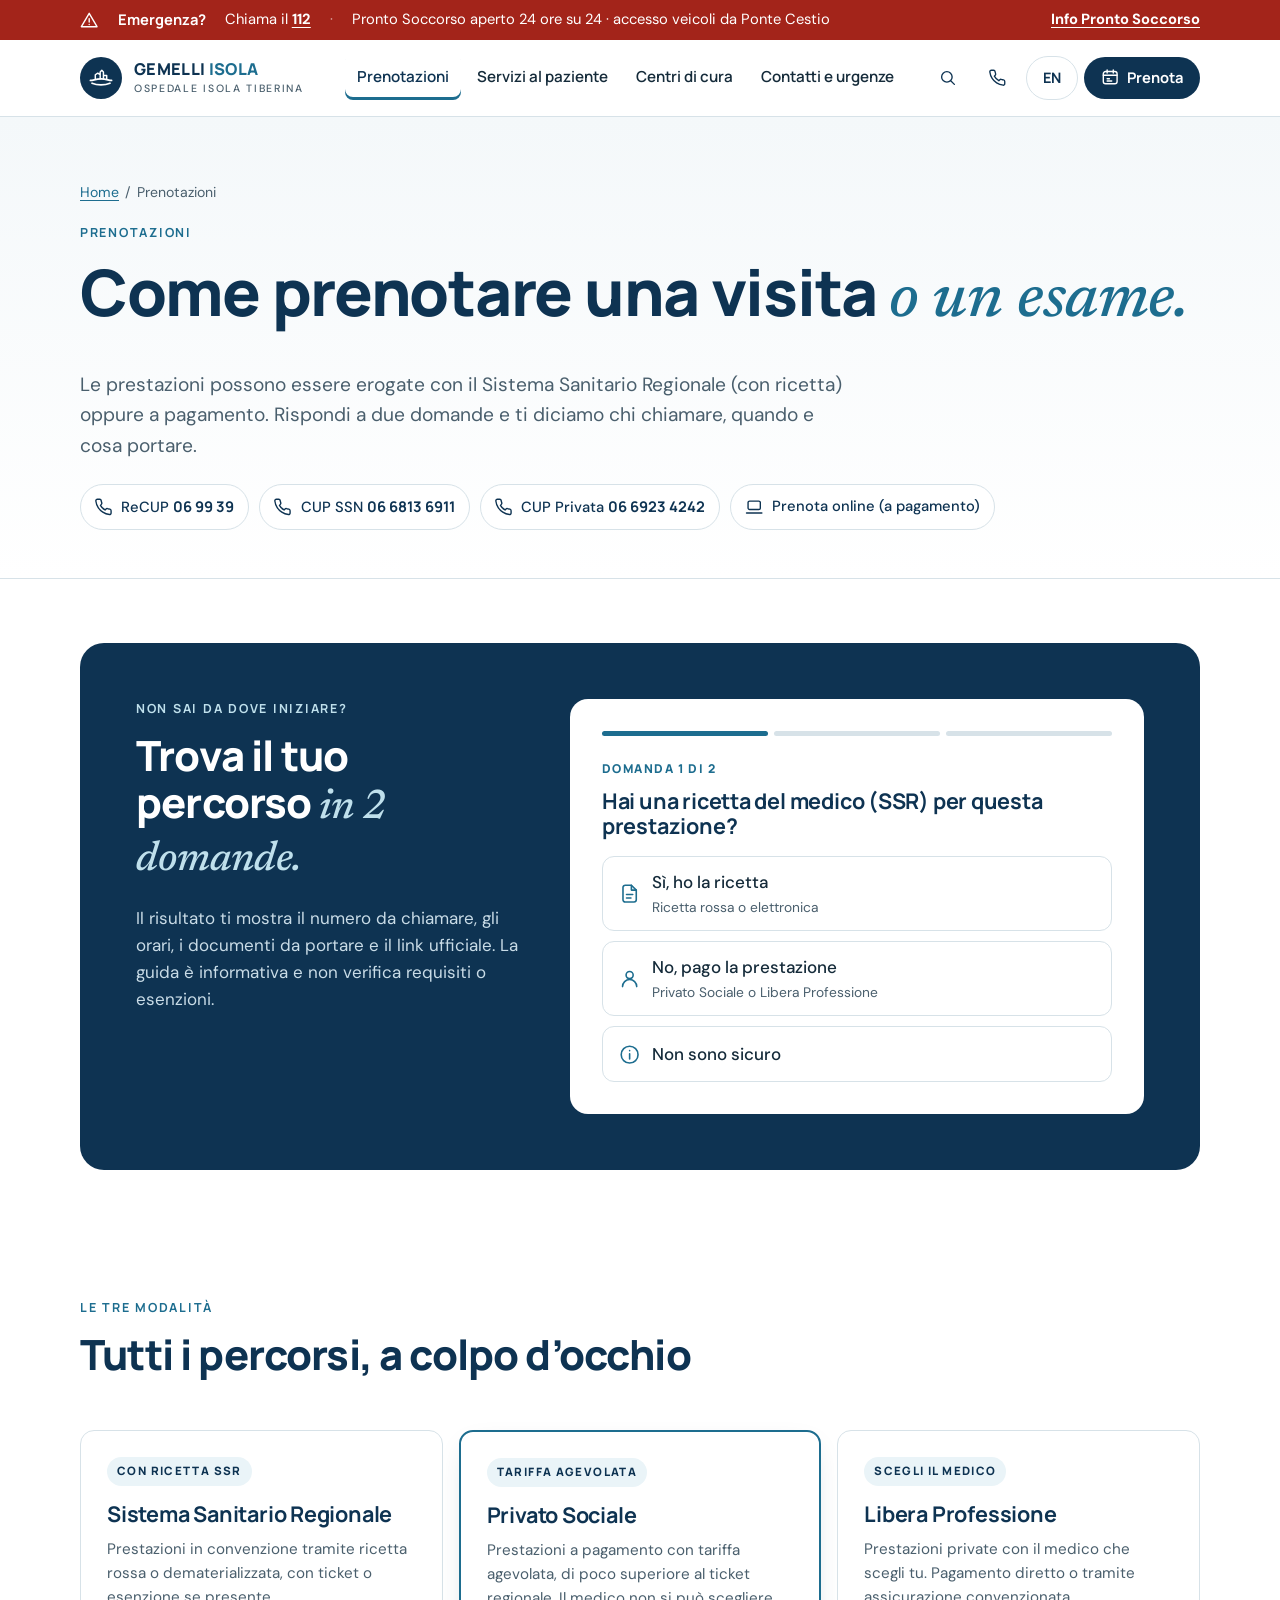
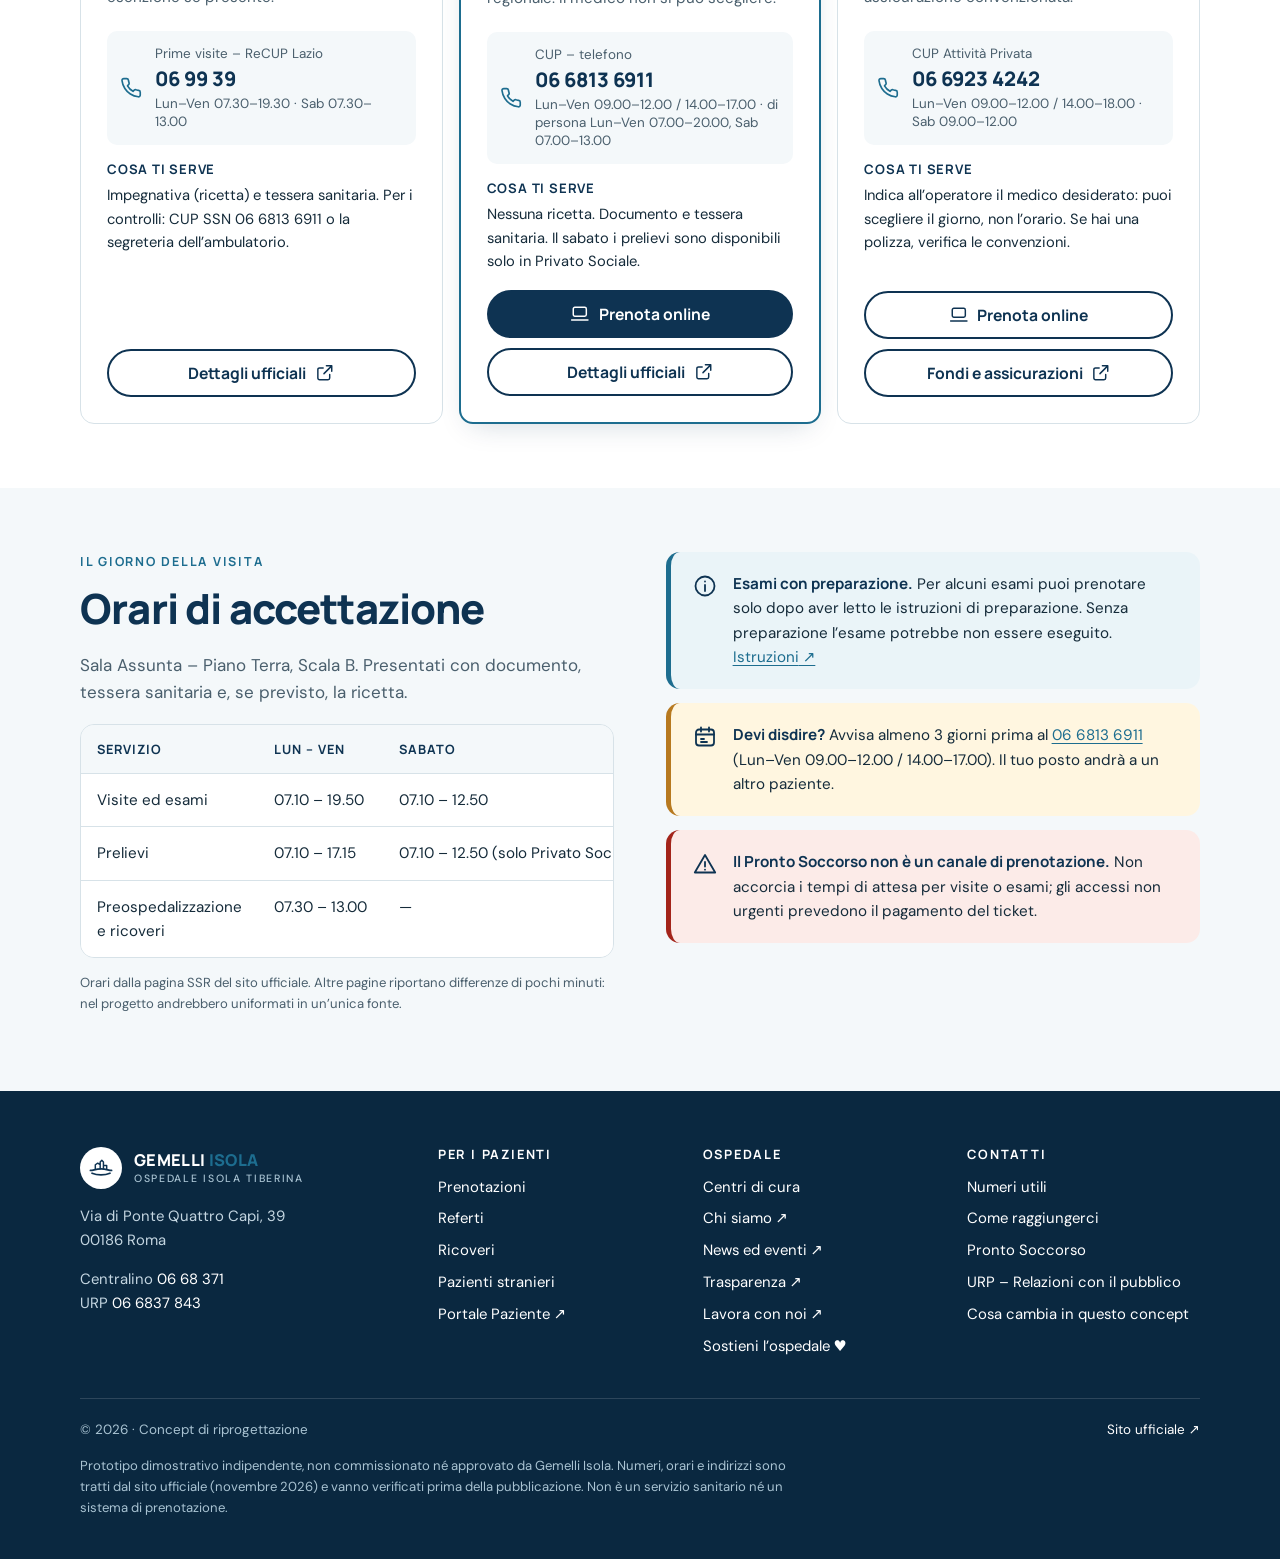
==== bookings.html @ 0c61e1db "Add patient experience concept v2 Five static pages (home, bookings, patient services, contacts & em" ====
<!doctype html>
<html lang="it">
<head>
<meta charset="utf-8">
<meta name="viewport" content="width=device-width, initial-scale=1">
<title data-en="Bookings — Gemelli Isola (concept)">Prenotazioni — Gemelli Isola (concept)</title>
<meta name="description" content="Come prenotare visite ed esami: guida in 2 domande, numeri e orari.">
<meta name="robots" content="noindex, nofollow">
<meta name="theme-color" content="#0e3352">
<link rel="stylesheet" href="assets/styles.css">
<link rel="icon" href="assets/favicon.svg" type="image/svg+xml">
</head>
<body>

<svg xmlns="http://www.w3.org/2000/svg" style="display:none">
 <symbol id="i-calendar" viewBox="0 0 24 24"><rect x="3" y="4.5" width="18" height="16" rx="3"/><path d="M3 9.5h18M8 2.5v4M16 2.5v4M8 14h3M8 17h6"/></symbol>
 <symbol id="i-file" viewBox="0 0 24 24"><path d="M14 2.5H7a2.5 2.5 0 0 0-2.5 2.5v14A2.5 2.5 0 0 0 7 21.5h10a2.5 2.5 0 0 0 2.5-2.5V8z"/><path d="M14 2.5V8h5.5M8.5 13h7M8.5 17h5"/></symbol>
 <symbol id="i-phone" viewBox="0 0 24 24"><path d="M21 16.6v3a2 2 0 0 1-2.2 2 19.8 19.8 0 0 1-8.6-3.1 19.5 19.5 0 0 1-6-6A19.8 19.8 0 0 1 1.1 3.9 2 2 0 0 1 3.1 1.7h3a2 2 0 0 1 2 1.7c.1.9.4 1.9.7 2.8a2 2 0 0 1-.5 2.1L7.1 9.6a16 16 0 0 0 6 6l1.3-1.3a2 2 0 0 1 2.1-.4c.9.3 1.8.6 2.8.7a2 2 0 0 1 1.7 2z"/></symbol>
 <symbol id="i-alert" viewBox="0 0 24 24"><path d="M12 3 1.8 20.5h20.4z"/><path d="M12 10v4.5M12 17.6v.1"/></symbol>
 <symbol id="i-cross" viewBox="0 0 24 24"><path d="M9 3h6v6h6v6h-6v6H9v-6H3V9h6z"/></symbol>
 <symbol id="i-map" viewBox="0 0 24 24"><path d="M12 21.5s-7-6.1-7-11.5a7 7 0 0 1 14 0c0 5.4-7 11.5-7 11.5z"/><circle cx="12" cy="10" r="2.6"/></symbol>
 <symbol id="i-search" viewBox="0 0 24 24"><circle cx="10.5" cy="10.5" r="7"/><path d="m20.5 20.5-4.9-4.9"/></symbol>
 <symbol id="i-menu" viewBox="0 0 24 24"><path d="M3 6.5h18M3 12h18M3 17.5h18"/></symbol>
 <symbol id="i-close" viewBox="0 0 24 24"><path d="M5 5l14 14M19 5 5 19"/></symbol>
 <symbol id="i-arrow" viewBox="0 0 24 24"><path d="M4 12h16M14 6l6 6-6 6"/></symbol>
 <symbol id="i-back" viewBox="0 0 24 24"><path d="M20 12H4M10 6l-6 6 6 6"/></symbol>
 <symbol id="i-external" viewBox="0 0 24 24"><path d="M14 3.5h6.5V10M20.5 3.5 11 13M18 14v4.5a2 2 0 0 1-2 2H5.5a2 2 0 0 1-2-2V8a2 2 0 0 1 2-2H10"/></symbol>
 <symbol id="i-bed" viewBox="0 0 24 24"><path d="M2.5 19.5v-14M2.5 15h19v4.5M21.5 15v-3.5a3 3 0 0 0-3-3H11V15"/><circle cx="6.5" cy="11" r="2"/></symbol>
 <symbol id="i-user" viewBox="0 0 24 24"><circle cx="12" cy="8" r="4"/><path d="M4 21a8 8 0 0 1 16 0"/></symbol>
 <symbol id="i-globe" viewBox="0 0 24 24"><circle cx="12" cy="12" r="9.5"/><path d="M2.5 12h19M12 2.5c2.6 2.6 3.9 5.8 3.9 9.5s-1.3 6.9-3.9 9.5c-2.6-2.6-3.9-5.8-3.9-9.5S9.4 5.1 12 2.5z"/></symbol>
 <symbol id="i-clock" viewBox="0 0 24 24"><circle cx="12" cy="12" r="9.5"/><path d="M12 6.5V12l3.5 2"/></symbol>
 <symbol id="i-bus" viewBox="0 0 24 24"><rect x="4" y="3" width="16" height="15" rx="3"/><path d="M4 11h16M8 21v-3M16 21v-3"/><circle cx="8" cy="14.5" r=".6"/><circle cx="16" cy="14.5" r=".6"/></symbol>
 <symbol id="i-check" viewBox="0 0 24 24"><path d="M4.5 12.5 9.5 17.5 19.5 6.5"/></symbol>
 <symbol id="i-info" viewBox="0 0 24 24"><circle cx="12" cy="12" r="9.5"/><path d="M12 11v6M12 7.5v.1"/></symbol>
 <symbol id="i-laptop" viewBox="0 0 24 24"><rect x="4" y="4" width="16" height="11" rx="2"/><path d="M2 19.5h20"/></symbol>
 <symbol id="i-heart" viewBox="0 0 24 24"><path d="M20.8 4.6a5.5 5.5 0 0 0-7.8 0L12 5.7l-1-1.1a5.5 5.5 0 0 0-7.8 7.8L12 21.2l8.8-8.8a5.5 5.5 0 0 0 0-7.8z"/></symbol>
 <symbol id="i-pulse" viewBox="0 0 24 24"><path d="M2 12h4.5l2.5-6 4 12 2.5-6H22"/></symbol>
 <symbol id="i-baby" viewBox="0 0 24 24"><circle cx="12" cy="9" r="5.5"/><path d="M9.8 9.5h.1M14.1 9.5h.1M10.3 11.7c1 .7 2.4.7 3.4 0M7 21c.6-2.6 2.6-4.5 5-4.5s4.4 1.9 5 4.5"/></symbol>
 <symbol id="i-bone" viewBox="0 0 24 24"><path d="M9 12.8 12.8 9M7.5 17.6a2.3 2.3 0 1 1-3.1-3.1 2.3 2.3 0 1 1 3.1-3.1l3.1 3.1M16.5 6.4a2.3 2.3 0 1 1 3.1 3.1 2.3 2.3 0 1 1-3.1 3.1l-3.1-3.1"/></symbol>
 <symbol id="i-eye" viewBox="0 0 24 24"><path d="M1.5 12S5.5 4.5 12 4.5 22.5 12 22.5 12 18.5 19.5 12 19.5 1.5 12 1.5 12z"/><circle cx="12" cy="12" r="3.2"/></symbol>
 <symbol id="i-stomach" viewBox="0 0 24 24"><path d="M9 2.5v5c0 2-1.5 3-3 3.5S3 13 3 15.5C3 19 6 21.5 10 21.5c5.5 0 11-3.5 11-10 0-3.5-2.5-5.5-5-5.5-2 0-3 1.2-3.5 2.5M9 7.5c1.5 0 2.5.5 3.5 1.5"/></symbol>
 <symbol id="i-ribbon" viewBox="0 0 24 24"><path d="M12 13.5c-2.5-3-4-5.4-4-7.5a4 4 0 0 1 8 0c0 2.1-1.5 4.5-4 7.5zM12 13.5 7.5 21.5M12 13.5l4.5 8"/></symbol>
 <symbol id="i-lab" viewBox="0 0 24 24"><path d="M9 2.5h6M10 2.5v6.5L4.5 19a1.7 1.7 0 0 0 1.5 2.5h12a1.7 1.7 0 0 0 1.5-2.5L14 9V2.5M7 14.5h10"/></symbol>
 <symbol id="i-island" viewBox="0 0 32 32"><path d="M3 19c4 0 6-2 13-2s9 2 13 2" stroke-width="2.2"/><path d="M5 22.5c3.5 1.5 7 2 11 2s7.5-.5 11-2" stroke-width="2.2"/><path d="M9 17V12l3-2 3 2v5M15 17V8.5l2-2 2 2V17M19 17v-4h4v4" stroke-width="1.8"/></symbol>
</svg>
<a class="skip-link" href="#main"><span data-en="Skip to content">Vai al contenuto</span></a>
<div class="emergency-bar" role="region" aria-label="Emergenza" data-en-aria-label="Emergency">
 <div class="wrap">
  <svg class="icon" aria-hidden="true"><use href="#i-alert"/></svg><strong><span data-en="Emergency?">Emergenza?</span></strong>
  <span><span data-en="Call">Chiama il</span> <a href="tel:112">112</a></span>
  <span class="sep hide-sm" aria-hidden="true">·</span>
  <span class="hide-sm"><span data-en="Emergency Department open 24/7 · vehicle access via Ponte Cestio">Pronto Soccorso aperto 24 ore su 24 · accesso veicoli da Ponte Cestio</span></span>
  <a class="push" href="contacts.html#pronto-soccorso"><span data-en="Emergency info">Info Pronto Soccorso</span></a>
 </div>
</div>
<header class="site-header">
 <div class="wrap">
  <a class="brand" href="index.html" aria-label="Gemelli Isola — Home"><span class="brand-mark"><svg class="icon" aria-hidden="true"><use href="#i-island"/></svg></span><span class="brand-text"><b>GEMELLI <span>ISOLA</span></b><small>OSPEDALE ISOLA TIBERINA</small></span></a>
  <nav class="main-nav" aria-label="Principale" data-en-aria-label="Main"><a href="bookings.html" aria-current="page"><span data-en="Bookings">Prenotazioni</span></a><a href="patient-services.html"><span data-en="Patient services">Servizi al paziente</span></a><a href="index.html#centri"><span data-en="Care centres">Centri di cura</span></a><a href="contacts.html"><span data-en="Contacts &amp; emergencies">Contatti e urgenze</span></a></nav>
  <div class="header-actions">
   <button class="icon-btn" type="button" data-open="search" aria-label="Cerca" data-en-aria-label="Search"><svg class="icon" aria-hidden="true"><use href="#i-search"/></svg></button>
   <button class="icon-btn hide-sm" type="button" data-open="numbers"><svg class="icon" aria-hidden="true"><use href="#i-phone"/></svg><span class="label-lg"><span data-en="Useful numbers">Numeri utili</span></span></button>
   <button class="icon-btn lang-btn" type="button" data-lang-toggle aria-label="Switch to English" data-en-aria-label="Passa all'italiano">EN</button>
   <a class="btn btn-primary btn-sm hide-md" href="bookings.html"><svg class="icon" aria-hidden="true"><use href="#i-calendar"/></svg><span data-en="Book">Prenota</span></a>
   <button class="icon-btn menu-btn" type="button" aria-expanded="false" aria-controls="mobileNav" aria-label="Apri menu" data-en-aria-label="Open menu"><svg class="icon" aria-hidden="true"><use href="#i-menu"/></svg></button>
  </div>
 </div>
</header>
<div class="mobile-nav" id="mobileNav" data-open="false">
 <div class="mn-head"><a class="brand" href="index.html"><span class="brand-mark"><svg class="icon" aria-hidden="true"><use href="#i-island"/></svg></span><span class="brand-text"><b>GEMELLI <span>ISOLA</span></b><small>OSPEDALE ISOLA TIBERINA</small></span></a><button class="icon-btn" type="button" data-close-menu aria-label="Chiudi menu" data-en-aria-label="Close menu"><svg class="icon" aria-hidden="true"><use href="#i-close"/></svg></button></div>
 <ul><li><a href="bookings.html"><span data-en="Bookings">Prenotazioni</span> <svg class="icon" aria-hidden="true"><use href="#i-arrow"/></svg></a></li><li><a href="patient-services.html"><span data-en="Patient services">Servizi al paziente</span> <svg class="icon" aria-hidden="true"><use href="#i-arrow"/></svg></a></li><li><a href="index.html#centri"><span data-en="Care centres">Centri di cura</span> <svg class="icon" aria-hidden="true"><use href="#i-arrow"/></svg></a></li><li><a href="contacts.html"><span data-en="Contacts &amp; emergencies">Contatti e urgenze</span> <svg class="icon" aria-hidden="true"><use href="#i-arrow"/></svg></a></li><li><a href="concept.html"><span data-en="What this concept changes">Cosa cambia in questo concept</span> <svg class="icon" aria-hidden="true"><use href="#i-arrow"/></svg></a></li></ul>
 <div class="mn-extra">
  <a class="btn btn-primary btn-block" href="bookings.html"><svg class="icon" aria-hidden="true"><use href="#i-calendar"/></svg><span data-en="Book a visit or test">Prenota una visita o un esame</span></a>
  <a class="btn btn-outline btn-block" href="https://portalepaziente.ospedaleisolatiberina.it/" target="_blank" rel="noopener"><svg class="icon" aria-hidden="true"><use href="#i-user"/></svg><span data-en="Patient Portal">Portale Paziente</span></a>
  <a class="btn btn-alert btn-block" href="contacts.html#pronto-soccorso"><svg class="icon" aria-hidden="true"><use href="#i-alert"/></svg><span data-en="Emergency Department">Pronto Soccorso</span></a>
 </div>
</div>
<main id="main" tabindex="-1">

<section class="page-hero">
 <div class="wrap">
  <nav class="crumbs" aria-label="Percorso" data-en-aria-label="Breadcrumb"><a href="index.html">Home</a><span aria-hidden="true">/</span><span data-en="Bookings">Prenotazioni</span></nav>
  <span class="kicker"><span data-en="Bookings">Prenotazioni</span></span>
  <h1 data-en="How to book a visit &lt;em&gt;or a test.&lt;/em&gt;">Come prenotare una visita <em>o un esame.</em></h1>
  <p class="lead" data-en="Services are provided either through the Regional Health Service (with a prescription) or privately. Answer two questions and we will tell you who to call, when, and what to bring.">Le prestazioni possono essere erogate con il Sistema Sanitario Regionale (con ricetta) oppure a pagamento. Rispondi a due domande e ti diciamo chi chiamare, quando e cosa portare.</p>
  <div class="quick-nums">
   <a href="tel:+39069939"><svg class="icon" aria-hidden="true"><use href="#i-phone"/></svg><span>ReCUP <b>06 99 39</b></span></a>
   <a href="tel:+390668136911"><svg class="icon" aria-hidden="true"><use href="#i-phone"/></svg><span>CUP SSN <b>06 6813 6911</b></span></a>
   <a href="tel:+390669234242"><svg class="icon" aria-hidden="true"><use href="#i-phone"/></svg><span><span data-en="CUP Private">CUP Privata</span> <b>06 6923 4242</b></span></a>
   <a href="https://serviziprenotazioni.fatebenefratelli-isolatiberina.it/#/" target="_blank" rel="noopener"><svg class="icon" aria-hidden="true"><use href="#i-laptop"/></svg><span data-en="Book online (private)">Prenota online (a pagamento)</span></a>
  </div>
 </div>
</section>

<section class="section tight anchor" id="guida" aria-labelledby="guide-title">
 <div class="wrap">
  <div class="guide">
   <div class="intro">
    <span class="kicker light"><span data-en="Not sure where to start?">Non sai da dove iniziare?</span></span>
    <h2 id="guide-title" data-en="Find your route &lt;em style=&quot;color:#bfe0ec&quot;&gt;in 2 questions.&lt;/em&gt;">Trova il tuo percorso <em style="color:#bfe0ec">in 2 domande.</em></h2>
    <p data-en="The result shows the number to call, the hours, the documents to bring and the official link. The guide is informational and does not check eligibility or exemptions.">Il risultato ti mostra il numero da chiamare, gli orari, i documenti da portare e il link ufficiale. La guida è informativa e non verifica requisiti o esenzioni.</p>
   </div>
   <div class="guide-box" id="bookingGuide" aria-live="polite"></div>
  </div>
 </div>
</section>

<section class="section tight" aria-labelledby="paths-title">
 <div class="wrap">
  <div class="section-head"><div><span class="kicker"><span data-en="The three options">Le tre modalità</span></span><h2 id="paths-title" data-en="All routes at a glance">Tutti i percorsi, a colpo d’occhio</h2></div></div>
  <div class="paths">
   <article class="path" id="ssr">
 <span class="tag" data-en="With NHS prescription">Con ricetta SSR</span>
 <h3 data-en="Regional Health Service">Sistema Sanitario Regionale</h3>
 <p data-en="Services covered by the regional health system with a red or electronic prescription, with a co-payment (ticket) or exemption where applicable.">Prestazioni in convenzione tramite ricetta rossa o dematerializzata, con ticket o esenzione se presente.</p>
 <a class="phone" href="tel:+39069939"><svg class="icon" aria-hidden="true"><use href="#i-phone"/></svg><span><small data-en="First visits – ReCUP Lazio">Prime visite – ReCUP Lazio</small><b>06 99 39</b><small data-en="Mon–Fri 07:30–19:30 · Sat 07:30–13:00">Lun–Ven 07.30–19.30 · Sab 07.30–13.00</small></span></a>
 <div class="need"><strong data-en="What you need">Cosa ti serve</strong><span data-en="Prescription and health card. For follow-ups: CUP NHS 06 6813 6911 or the clinic’s front desk.">Impegnativa (ricetta) e tessera sanitaria. Per i controlli: CUP SSN 06 6813 6911 o la segreteria dell’ambulatorio.</span></div>
 <div class="actions"><a class="btn btn-outline btn-block" href="https://www.ospedaleisolatiberina.it/prenotazioni/ssr/" target="_blank" rel="noopener"><span data-en="Official details">Dettagli ufficiali</span> <svg class="icon" aria-hidden="true"><use href="#i-external"/></svg></a></div>
</article>
   <article class="path highlight" id="sociale">
 <span class="tag" data-en="Reduced fee">Tariffa agevolata</span>
 <h3 data-en="Social Private">Privato Sociale</h3>
 <p data-en="Paid services at a reduced fee, slightly above the regional co-payment. You cannot choose the doctor.">Prestazioni a pagamento con tariffa agevolata, di poco superiore al ticket regionale. Il medico non si può scegliere.</p>
 <a class="phone" href="tel:+390668136911"><svg class="icon" aria-hidden="true"><use href="#i-phone"/></svg><span><small data-en="CUP – phone">CUP – telefono</small><b>06 6813 6911</b><small data-en="Mon–Fri 09:00–12:00 / 14:00–17:00 · in person Mon–Fri 07:00–20:00, Sat 07:00–13:00">Lun–Ven 09.00–12.00 / 14.00–17.00 · di persona Lun–Ven 07.00–20.00, Sab 07.00–13.00</small></span></a>
 <div class="need"><strong data-en="What you need">Cosa ti serve</strong><span data-en="No prescription needed. ID and health card. On Saturdays blood tests are available only as Social Private.">Nessuna ricetta. Documento e tessera sanitaria. Il sabato i prelievi sono disponibili solo in Privato Sociale.</span></div>
 <div class="actions"><a class="btn btn-primary btn-block" href="https://serviziprenotazioni.fatebenefratelli-isolatiberina.it/#/" target="_blank" rel="noopener"><svg class="icon" aria-hidden="true"><use href="#i-laptop"/></svg><span data-en="Book online">Prenota online</span></a><a class="btn btn-outline btn-block" href="https://www.ospedaleisolatiberina.it/prenotazioni/privatosociale/" target="_blank" rel="noopener"><span data-en="Official details">Dettagli ufficiali</span> <svg class="icon" aria-hidden="true"><use href="#i-external"/></svg></a></div>
</article>
   <article class="path" id="libera">
 <span class="tag" data-en="Choose your doctor">Scegli il medico</span>
 <h3 data-en="Private Practice">Libera Professione</h3>
 <p data-en="Private services with the doctor of your choice. Pay directly or through an affiliated insurer.">Prestazioni private con il medico che scegli tu. Pagamento diretto o tramite assicurazione convenzionata.</p>
 <a class="phone" href="tel:+390669234242"><svg class="icon" aria-hidden="true"><use href="#i-phone"/></svg><span><small data-en="CUP Private Practice">CUP Attività Privata</small><b>06 6923 4242</b><small data-en="Mon–Fri 09:00–12:00 / 14:00–18:00 · Sat 09:00–12:00">Lun–Ven 09.00–12.00 / 14.00–18.00 · Sab 09.00–12.00</small></span></a>
 <div class="need"><strong data-en="What you need">Cosa ti serve</strong><span data-en="Tell the operator which doctor you want: you can choose the day, not the time. If you are insured, check the agreements.">Indica all’operatore il medico desiderato: puoi scegliere il giorno, non l’orario. Se hai una polizza, verifica le convenzioni.</span></div>
 <div class="actions"><a class="btn btn-outline btn-block" href="https://serviziprenotazioni.fatebenefratelli-isolatiberina.it/#/" target="_blank" rel="noopener"><svg class="icon" aria-hidden="true"><use href="#i-laptop"/></svg><span data-en="Book online">Prenota online</span></a><a class="btn btn-outline btn-block" href="https://www.ospedaleisolatiberina.it/attivita-privata/fondi-assicurazioni/" target="_blank" rel="noopener"><span data-en="Funds &amp; insurers">Fondi e assicurazioni</span> <svg class="icon" aria-hidden="true"><use href="#i-external"/></svg></a></div>
</article>
  </div>
 </div>
</section>

<section class="section tight bg-pale" aria-labelledby="day-title">
 <div class="wrap split">
  <div>
   <span class="kicker"><span data-en="On the day">Il giorno della visita</span></span>
   <h2 id="day-title" data-en="Check-in hours">Orari di accettazione</h2>
   <p class="muted" data-en="Sala Assunta – Ground floor, Staircase B. Bring ID, health card and, if required, your prescription.">Sala Assunta – Piano Terra, Scala B. Presentati con documento, tessera sanitaria e, se previsto, la ricetta.</p>
   <div class="table-wrap">
    <table>
     <thead><tr><th><span data-en="Service">Servizio</span></th><th><span data-en="Mon – Fri">Lun – Ven</span></th><th><span data-en="Saturday">Sabato</span></th></tr></thead>
     <tbody>
      <tr><td><span data-en="Visits and tests">Visite ed esami</span></td><td>07.10 – 19.50</td><td>07.10 – 12.50</td></tr>
      <tr><td><span data-en="Blood tests">Prelievi</span></td><td>07.10 – 17.15</td><td><span data-en="07:10 – 12:50 (Social Private only)">07.10 – 12.50 (solo Privato Sociale)</span></td></tr>
      <tr><td><span data-en="Pre-admission and admissions">Preospedalizzazione e ricoveri</span></td><td>07.30 – 13.00</td><td>—</td></tr>
     </tbody>
    </table>
   </div>
   <p class="disclaimer-sm" data-en="Hours from the official NHS booking page. Other pages show differences of a few minutes: the project would consolidate them into a single source.">Orari dalla pagina SSR del sito ufficiale. Altre pagine riportano differenze di pochi minuti: nel progetto andrebbero uniformati in un’unica fonte.</p>
  </div>
  <div style="display:grid;gap:14px">
   <div class="notice"><svg class="icon" aria-hidden="true"><use href="#i-info"/></svg><p><span data-en="&lt;strong&gt;Tests that need preparation.&lt;/strong&gt; For some tests you can book only after reading the preparation instructions. Without preparation, the test may not be carried out."><strong>Esami con preparazione.</strong> Per alcuni esami puoi prenotare solo dopo aver letto le istruzioni di preparazione. Senza preparazione l’esame potrebbe non essere eseguito.</span> <a href="https://www.ospedaleisolatiberina.it/info-utili/preparazione-visite-esami/" target="_blank" rel="noopener"><span data-en="Instructions">Istruzioni</span> ↗</a></p></div>
   <div class="notice warn"><svg class="icon" aria-hidden="true"><use href="#i-calendar"/></svg><p><span data-en="&lt;strong&gt;Need to cancel?&lt;/strong&gt; Let us know at least 3 days before on &lt;a href=&quot;tel:+390668136911&quot;&gt;06 6813 6911&lt;/a&gt; (Mon–Fri 09:00–12:00 / 14:00–17:00). Your slot will go to another patient."><strong>Devi disdire?</strong> Avvisa almeno 3 giorni prima al <a href="tel:+390668136911">06 6813 6911</a> (Lun–Ven 09.00–12.00 / 14.00–17.00). Il tuo posto andrà a un altro paziente.</span></p></div>
   <div class="notice alert"><svg class="icon" aria-hidden="true"><use href="#i-alert"/></svg><p><span data-en="&lt;strong&gt;The Emergency Department is not a booking channel.&lt;/strong&gt; It does not shorten waiting times for visits or tests; non-urgent visits are subject to a co-payment."><strong>Il Pronto Soccorso non è un canale di prenotazione.</strong> Non accorcia i tempi di attesa per visite o esami; gli accessi non urgenti prevedono il pagamento del ticket.</span></p></div>
  </div>
 </div>
</section>

</main>
<footer class="site-footer">
 <div class="wrap">
  <div class="footer-grid">
   <div>
    <a class="brand" href="index.html"><span class="brand-mark"><svg class="icon" aria-hidden="true"><use href="#i-island"/></svg></span><span class="brand-text"><b>GEMELLI <span>ISOLA</span></b><small>OSPEDALE ISOLA TIBERINA</small></span></a>
    <p>Via di Ponte Quattro Capi, 39<br>00186 Roma</p>
    <p><span data-en="Switchboard">Centralino</span> <a href="tel:+390668371">06 68 371</a><br>URP <a href="tel:+39066837843">06 6837 843</a></p>
   </div>
   <div>
    <h4><span data-en="For patients">Per i pazienti</span></h4>
    <ul>
     <li><a href="bookings.html"><span data-en="Bookings">Prenotazioni</span></a></li>
     <li><a href="patient-services.html#referti"><span data-en="Test results">Referti</span></a></li>
     <li><a href="patient-services.html#ricoveri"><span data-en="Hospital admissions">Ricoveri</span></a></li>
     <li><a href="patient-services.html#stranieri"><span data-en="International patients">Pazienti stranieri</span></a></li>
     <li><a href="https://portalepaziente.ospedaleisolatiberina.it/" target="_blank" rel="noopener"><span data-en="Patient Portal">Portale Paziente</span> ↗</a></li>
    </ul>
   </div>
   <div>
    <h4><span data-en="Hospital">Ospedale</span></h4>
    <ul>
     <li><a href="index.html#centri"><span data-en="Care centres">Centri di cura</span></a></li>
     <li><a href="https://www.ospedaleisolatiberina.it/chi-siamo/" target="_blank" rel="noopener"><span data-en="About us">Chi siamo</span> ↗</a></li>
     <li><a href="https://www.ospedaleisolatiberina.it/news-eventi/" target="_blank" rel="noopener"><span data-en="News &amp; events">News ed eventi</span> ↗</a></li>
     <li><a href="https://www.ospedaleisolatiberina.it/trasparenza/" target="_blank" rel="noopener"><span data-en="Transparency">Trasparenza</span> ↗</a></li>
     <li><a href="https://www.ospedaleisolatiberina.it/lavora-con-noi/" target="_blank" rel="noopener"><span data-en="Careers">Lavora con noi</span> ↗</a></li>
     <li><a href="https://donaora.ospedaleisolatiberina.it/" target="_blank" rel="noopener"><span data-en="Support the hospital">Sostieni l’ospedale</span> ♥</a></li>
    </ul>
   </div>
   <div>
    <h4><span data-en="Contacts">Contatti</span></h4>
    <ul>
     <li><a href="contacts.html#numeri"><span data-en="Useful numbers">Numeri utili</span></a></li>
     <li><a href="contacts.html#come-arrivare"><span data-en="Getting here">Come raggiungerci</span></a></li>
     <li><a href="contacts.html#pronto-soccorso"><span data-en="Emergency Department">Pronto Soccorso</span></a></li>
     <li><a href="contacts.html#urp"><span data-en="Patient relations office">URP – Relazioni con il pubblico</span></a></li>
     <li><a href="concept.html"><span data-en="What this concept changes">Cosa cambia in questo concept</span></a></li>
    </ul>
   </div>
  </div>
  <div class="footer-bottom">
   <span>© 2026 · <span data-en="Redesign concept">Concept di riprogettazione</span></span>
   <span><a href="https://www.ospedaleisolatiberina.it/" target="_blank" rel="noopener"><span data-en="Official website">Sito ufficiale</span> ↗</a></span>
  </div>
  <p class="concept-note" data-en="Independent demonstration prototype, not commissioned or approved by Gemelli Isola. Phone numbers, opening hours and addresses are taken from the official website (November 2026) and must be verified before publication. This is not a healthcare service or a booking system.">Prototipo dimostrativo indipendente, non commissionato né approvato da Gemelli Isola. Numeri, orari e indirizzi sono tratti dal sito ufficiale (novembre 2026) e vanno verificati prima della pubblicazione. Non è un servizio sanitario né un sistema di prenotazione.</p>
 </div>
</footer>
<nav class="bottom-bar" aria-label="Azioni rapide" data-en-aria-label="Quick actions">
 <a class="primary" href="bookings.html"><svg class="icon" aria-hidden="true"><use href="#i-calendar"/></svg><span data-en="Book">Prenota</span></a>
 <button type="button" data-open="numbers"><svg class="icon" aria-hidden="true"><use href="#i-phone"/></svg><span data-en="Numbers">Numeri</span></button>
 <button type="button" data-open="search"><svg class="icon" aria-hidden="true"><use href="#i-search"/></svg><span data-en="Search">Cerca</span></button>
 <button type="button" class="menu-btn-bb" aria-controls="mobileNav"><svg class="icon" aria-hidden="true"><use href="#i-menu"/></svg><span data-en="Menu">Menu</span></button>
</nav>
<dialog id="dlg-search" aria-labelledby="dlg-search-title">
 <div class="dlg-head"><h2 id="dlg-search-title"><span data-en="Search the site">Cerca nel sito</span></h2><button class="icon-btn" type="button" data-close aria-label="Chiudi" data-en-aria-label="Close"><svg class="icon" aria-hidden="true"><use href="#i-close"/></svg></button></div>
 <div class="dlg-body">
  <label class="search-field"><svg class="icon" aria-hidden="true"><use href="#i-search"/></svg><span class="sr-only"><span data-en="Search">Cerca</span></span><input type="search" id="searchInput" autocomplete="off" placeholder="Es. referti, prelievi, cardiologia, parcheggio…" data-en-placeholder="E.g. test results, blood test, cardiology, parking…"></label>
  <ul class="results" id="searchResults" aria-live="polite"></ul>
 </div>
</dialog>
<dialog id="dlg-numbers" aria-labelledby="dlg-numbers-title">
 <div class="dlg-head"><h2 id="dlg-numbers-title"><span data-en="Useful numbers">Numeri utili</span></h2><button class="icon-btn" type="button" data-close aria-label="Chiudi" data-en-aria-label="Close"><svg class="icon" aria-hidden="true"><use href="#i-close"/></svg></button></div>
 <div class="dlg-body"><ul class="num-list"><li class="em"><a href="tel:112"><svg class="icon" aria-hidden="true"><use href="#i-phone"/></svg><span><b>112</b><small data-en="Medical emergency">Emergenza sanitaria</small><small data-en="Single emergency number, 24/7">Numero unico di emergenza, 24 ore su 24</small></span></a></li><li class=""><a href="tel:+39069939"><svg class="icon" aria-hidden="true"><use href="#i-phone"/></svg><span><b>06 99 39</b><small data-en="ReCUP Lazio Region – first visits (NHS)">ReCUP Regione Lazio – prime visite SSR</small><small data-en="Mon–Fri 07:30–19:30 · Sat 07:30–13:00">Lun–Ven 07.30–19.30 · Sab 07.30–13.00</small></span></a></li><li class=""><a href="tel:+390668136911"><svg class="icon" aria-hidden="true"><use href="#i-phone"/></svg><span><b>06 6813 6911</b><small data-en="CUP NHS – follow-ups, Social Private and cancellations">CUP SSN – controlli, Privato Sociale e disdette</small><small data-en="Mon–Fri 09:00–12:00 / 14:00–17:00">Lun–Ven 09.00–12.00 / 14.00–17.00</small></span></a></li><li class=""><a href="tel:+390669234242"><svg class="icon" aria-hidden="true"><use href="#i-phone"/></svg><span><b>06 6923 4242</b><small data-en="CUP Private Practice">CUP Attività Privata – Libera Professione</small><small data-en="Mon–Fri 09:00–12:00 / 14:00–18:00 · Sat 09:00–12:00">Lun–Ven 09.00–12.00 / 14.00–18.00 · Sab 09.00–12.00</small></span></a></li><li class=""><a href="tel:+39066837843"><svg class="icon" aria-hidden="true"><use href="#i-phone"/></svg><span><b>06 6837 843</b><small data-en="Patient relations office (URP)">URP – Relazioni con il pubblico</small><small data-en="Information, feedback and complaints">Informazioni, segnalazioni e reclami</small></span></a></li><li class=""><a href="tel:+390668371"><svg class="icon" aria-hidden="true"><use href="#i-phone"/></svg><span><b>06 68 371</b><small data-en="Switchboard">Centralino</small><small data-en="Ospedale Isola Tiberina – Gemelli Isola">Ospedale Isola Tiberina – Gemelli Isola</small></span></a></li></ul>
  <p class="disclaimer-sm" data-en="Tap a number to call. Hours taken from the official website: verify before publication.">Tocca un numero per chiamare. Orari tratti dal sito ufficiale: verificare prima della pubblicazione.</p>
 </div>
</dialog>
<script src="assets/app.js" defer></script>
</body>
</html>
---- assets/styles.css ----
/* Gemelli Isola — concept prototype v2
   Self-hosted fonts (no third-party requests), WCAG AA contrast tokens. */

@font-face{font-family:"Manrope";font-weight:500;font-style:normal;font-display:swap;src:url(fonts/manrope-latin-500-normal.woff2) format("woff2")}
@font-face{font-family:"Manrope";font-weight:600;font-style:normal;font-display:swap;src:url(fonts/manrope-latin-600-normal.woff2) format("woff2")}
@font-face{font-family:"Manrope";font-weight:700;font-style:normal;font-display:swap;src:url(fonts/manrope-latin-700-normal.woff2) format("woff2")}
@font-face{font-family:"Manrope";font-weight:800;font-style:normal;font-display:swap;src:url(fonts/manrope-latin-800-normal.woff2) format("woff2")}
@font-face{font-family:"DM Sans";font-weight:400;font-style:normal;font-display:swap;src:url(fonts/dm-sans-latin-400-normal.woff2) format("woff2")}
@font-face{font-family:"DM Sans";font-weight:500;font-style:normal;font-display:swap;src:url(fonts/dm-sans-latin-500-normal.woff2) format("woff2")}
@font-face{font-family:"DM Sans";font-weight:700;font-style:normal;font-display:swap;src:url(fonts/dm-sans-latin-700-normal.woff2) format("woff2")}
@font-face{font-family:"Newsreader";font-weight:400;font-style:italic;font-display:swap;src:url(fonts/newsreader-latin-400-italic.woff2) format("woff2")}
@font-face{font-family:"Newsreader";font-weight:500;font-style:italic;font-display:swap;src:url(fonts/newsreader-latin-500-italic.woff2) format("woff2")}

:root{
  --navy:#0e3352;        /* primary brand, 12.9:1 on white */
  --navy-2:#164a70;
  --teal:#1d6d8f;        /* accent text, 5.6:1 on white */
  --teal-soft:#dcedf3;
  --sky:#eaf4f8;
  --pale:#f4f8fa;
  --cream:#faf7f2;
  --ink:#152b3a;
  --muted:#4a5f6d;       /* body secondary, 6.4:1 on white */
  --line:#d7e2e8;
  --white:#fff;
  --alert:#a3241a;       /* emergency red, 7.0:1 on white */
  --alert-soft:#fcebe8;
  --ok:#1f6b45;
  --radius:14px;
  --radius-sm:10px;
  --shadow:0 10px 30px -12px rgba(14,51,82,.22);
  --sans:"DM Sans",system-ui,-apple-system,"Segoe UI",Roboto,sans-serif;
  --display:"Manrope",system-ui,-apple-system,"Segoe UI",Roboto,sans-serif;
  --serif:"Newsreader",Georgia,serif;
  --wrap:1200px;
  --gutter:clamp(16px,4vw,40px);
}

*{box-sizing:border-box}
html{scroll-behavior:smooth;-webkit-text-size-adjust:100%}
body{margin:0;background:var(--white);color:var(--ink);font-family:var(--sans);font-size:17px;line-height:1.6;overflow-x:hidden}
img,svg{display:block;max-width:100%}
a{color:var(--teal);text-underline-offset:3px}
a:hover{color:var(--navy)}
h1,h2,h3,h4{font-family:var(--display);color:var(--navy);line-height:1.12;margin:0 0 .5em;letter-spacing:-.02em}
h1{font-size:clamp(2.2rem,5.2vw,4rem);font-weight:800}
h2{font-size:clamp(1.7rem,3.4vw,2.6rem);font-weight:800}
h3{font-size:1.2rem;font-weight:700;letter-spacing:-.01em}
h1 em,h2 em{font-family:var(--serif);font-weight:500;font-style:italic;color:var(--teal);letter-spacing:-.01em}
p{margin:0 0 1em}
.muted{color:var(--muted)}
.wrap{max-width:var(--wrap);margin:0 auto;padding:0 var(--gutter)}
.section{padding:clamp(56px,8vw,96px) 0}
.section.tight{padding:clamp(40px,6vw,64px) 0}
.bg-pale{background:var(--pale)}
.bg-cream{background:var(--cream)}
.kicker{font-family:var(--display);font-size:.78rem;font-weight:700;letter-spacing:.14em;text-transform:uppercase;color:var(--teal);margin-bottom:.8rem;display:block}
.kicker.light{color:#bfe0ec}
.lead{font-size:clamp(1.05rem,1.6vw,1.2rem);color:var(--muted);max-width:60ch}
.sr-only{position:absolute!important;width:1px;height:1px;padding:0;margin:-1px;overflow:hidden;clip:rect(0,0,0,0);white-space:nowrap;border:0}
.icon{width:1.25em;height:1.25em;flex:none;stroke:currentColor;fill:none;stroke-width:1.8;stroke-linecap:round;stroke-linejoin:round}

/* Focus: always visible for keyboard users */
:focus-visible{outline:3px solid #f2b705;outline-offset:3px;border-radius:6px}
.skip-link{position:absolute;left:12px;top:-60px;z-index:200;background:var(--navy);color:#fff;padding:10px 16px;border-radius:8px;font-weight:700;text-decoration:none}
.skip-link:focus{top:12px;color:#fff}

/* Buttons */
.btn{display:inline-flex;align-items:center;justify-content:center;gap:.55em;min-height:48px;padding:.7em 1.3em;border-radius:999px;border:2px solid transparent;font-family:var(--display);font-weight:700;font-size:.98rem;text-decoration:none;cursor:pointer;transition:background .2s,color .2s,border-color .2s,transform .2s;line-height:1.2}
.btn-primary{background:var(--navy);color:#fff}
.btn-primary:hover{background:var(--navy-2);color:#fff}
.btn-outline{background:transparent;color:var(--navy);border-color:var(--navy)}
.btn-outline:hover{background:var(--navy);color:#fff}
.btn-light{background:#fff;color:var(--navy)}
.btn-light:hover{background:var(--teal-soft);color:var(--navy)}
.btn-ghost{background:transparent;color:var(--navy);padding-inline:.8em}
.btn-ghost:hover{background:var(--sky)}
.btn-alert{background:var(--alert);color:#fff}
.btn-alert:hover{background:#7f1b13;color:#fff}
.btn-sm{min-height:42px;padding:.5em 1em;font-size:.92rem}
.btn-block{width:100%}
.link-arrow{font-family:var(--display);font-weight:700;color:var(--navy);text-decoration:none;display:inline-flex;align-items:center;gap:.4em}
.link-arrow:hover{color:var(--teal);text-decoration:underline}

/* Emergency strip */
.emergency-bar{background:var(--alert);color:#fff;font-size:.92rem}
.emergency-bar .wrap{display:flex;align-items:center;gap:.6rem 1.2rem;flex-wrap:wrap;padding-top:8px;padding-bottom:8px}
.emergency-bar strong{font-family:var(--display)}
.emergency-bar a{color:#fff;font-weight:700}
.emergency-bar .sep{opacity:.6}
.emergency-bar .push{margin-left:auto}

/* Header */
.site-header{position:sticky;top:0;z-index:50;background:rgba(255,255,255,.96);backdrop-filter:saturate(1.4) blur(8px);border-bottom:1px solid var(--line)}
.site-header .wrap{display:flex;align-items:center;gap:20px;min-height:76px}
.brand{display:flex;align-items:center;gap:12px;text-decoration:none;color:var(--navy);flex:none}
.brand-mark{width:42px;height:42px;border-radius:50%;background:var(--navy);display:grid;place-items:center;color:#fff}
.brand-mark svg{width:26px;height:26px}
.brand-text{display:flex;flex-direction:column;line-height:1.05}
.brand-text b{font-family:var(--display);font-weight:800;font-size:1.02rem;letter-spacing:.02em}
.brand-text b span{color:var(--teal)}
.brand-text small{font-size:.66rem;letter-spacing:.16em;color:var(--muted);margin-top:4px;font-weight:500}
.main-nav{display:flex;gap:4px;margin-left:auto}
.main-nav a{white-space:nowrap;color:var(--ink);text-decoration:none;font-family:var(--display);font-weight:600;font-size:.95rem;padding:10px 12px;border-radius:8px}
.main-nav a:hover{background:var(--sky);color:var(--navy)}
.main-nav a[aria-current="page"]{color:var(--navy);box-shadow:inset 0 -3px 0 var(--teal)}
.header-actions{display:flex;align-items:center;gap:6px}
.icon-btn{white-space:nowrap;display:inline-flex;align-items:center;gap:8px;min-height:44px;min-width:44px;justify-content:center;padding:0 10px;border-radius:999px;background:transparent;border:0;color:var(--navy);font-family:var(--display);font-weight:700;font-size:.9rem;cursor:pointer;text-decoration:none}
.icon-btn:hover{background:var(--sky)}
.lang-btn{border:1.5px solid var(--line);min-width:52px}
.menu-btn{display:none}

/* Mobile drawer nav */
.mobile-nav{display:none}

/* Hero */
.hero{position:relative;background:linear-gradient(180deg,var(--pale),#fff 80%);overflow:hidden}
.hero .wrap{display:grid;grid-template-columns:1.05fr .95fr;gap:clamp(24px,5vw,64px);align-items:center;padding-top:clamp(40px,6vw,80px);padding-bottom:clamp(40px,6vw,80px)}
.hero h1{margin-bottom:.35em}
.hero-search{margin-top:28px;background:#fff;border:1.5px solid var(--line);border-radius:999px;display:flex;align-items:center;gap:8px;padding:6px 6px 6px 18px;box-shadow:var(--shadow);max-width:560px}
.hero-search input{flex:1;border:0;outline:0;font:inherit;font-size:1rem;min-width:0;background:transparent;color:var(--ink);padding:10px 0}
.hero-search input::placeholder{color:#6b7f8c}
.hero-search:focus-within{border-color:var(--teal)}
.chips{display:flex;flex-wrap:wrap;gap:8px;margin-top:16px}
.chip{display:inline-flex;align-items:center;gap:6px;padding:8px 14px;border-radius:999px;background:#fff;border:1px solid var(--line);color:var(--navy);text-decoration:none;font-size:.9rem;font-weight:500}
.chip:hover{border-color:var(--teal);color:var(--teal)}
.hero-art{position:relative;border-radius:28px;overflow:hidden;box-shadow:var(--shadow);background:#0e3352;aspect-ratio:5/4}
.hero-art svg{width:100%;height:100%}
.hero-badge{position:absolute;left:18px;bottom:18px;background:#fff;border-radius:14px;padding:12px 16px;display:flex;gap:12px;align-items:center;box-shadow:var(--shadow);max-width:calc(100% - 36px)}
.hero-badge .dot{width:40px;height:40px;border-radius:50%;background:var(--alert-soft);color:var(--alert);display:grid;place-items:center;flex:none}
.hero-badge strong{display:block;font-family:var(--display);color:var(--navy);font-size:.95rem}
.hero-badge small{color:var(--muted);font-size:.82rem}

/* Task tiles */
.tasks{display:grid;grid-template-columns:repeat(3,1fr);gap:16px}
.task{position:relative;display:flex;gap:16px;align-items:flex-start;padding:22px;border:1px solid var(--line);border-radius:var(--radius);background:#fff;text-decoration:none;color:var(--ink);transition:border-color .2s,box-shadow .2s,transform .2s}
.task:hover{border-color:var(--teal);box-shadow:var(--shadow);transform:translateY(-2px);color:var(--ink)}
.task .ti{width:48px;height:48px;border-radius:12px;background:var(--sky);color:var(--navy);display:grid;place-items:center;flex:none}
.task .ti .icon{width:24px;height:24px}
.task.urgent .ti{background:var(--alert-soft);color:var(--alert)}
.task h3{margin:2px 0 4px;font-size:1.08rem}
.task p{margin:0;color:var(--muted);font-size:.93rem;line-height:1.5}
.task .go{position:absolute;right:18px;top:20px;color:var(--teal)}

.section-head{display:flex;justify-content:space-between;align-items:flex-end;gap:24px;margin-bottom:32px;flex-wrap:wrap}
.section-head > div{max-width:680px}
.section-head p{margin:0}

/* Centres */
.centres{display:grid;grid-template-columns:repeat(3,1fr);gap:16px}
.centre{display:flex;flex-direction:column;min-height:220px;padding:24px;border-radius:var(--radius);background:var(--navy);color:#dfeaf1;text-decoration:none;position:relative;overflow:hidden;transition:transform .2s,box-shadow .2s}
.centre::after{content:"";position:absolute;right:-40px;bottom:-40px;width:160px;height:160px;border-radius:50%;border:28px solid rgba(255,255,255,.06)}
.centre:hover{transform:translateY(-3px);box-shadow:var(--shadow);color:#fff}
.centre .ci{width:46px;height:46px;border-radius:12px;background:rgba(255,255,255,.1);display:grid;place-items:center;color:#fff;margin-bottom:auto}
.centre .ci .icon{width:24px;height:24px}
.centre h3{color:#fff;margin:22px 0 6px}
.centre p{margin:0;font-size:.92rem;color:#c9dce7}
.centre .more{margin-top:14px;font-family:var(--display);font-weight:700;font-size:.9rem;color:#fff;display:inline-flex;gap:6px;align-items:center}
.centre.feature{background:linear-gradient(135deg,var(--teal),var(--navy))}

/* Numbers band */
.numbers{display:grid;grid-template-columns:repeat(4,1fr);gap:16px}
.num{background:#fff;border:1px solid var(--line);border-radius:var(--radius);padding:20px}
.num small{display:block;font-family:var(--display);font-weight:700;font-size:.74rem;letter-spacing:.12em;text-transform:uppercase;color:var(--teal);margin-bottom:6px}
.num a.tel{display:block;font-family:var(--display);font-weight:800;font-size:1.45rem;color:var(--navy);text-decoration:none;letter-spacing:-.01em}
.num a.tel:hover{color:var(--teal);text-decoration:underline}
.num p{margin:6px 0 0;font-size:.88rem;color:var(--muted);line-height:1.45}

/* Navy band */
.band{background:var(--navy);color:#d9e7ef}
.band h2{color:#fff}
.band .wrap{display:grid;grid-template-columns:1.2fr .8fr;gap:40px;align-items:center}
.band p{color:#c9dce7}

/* Info grid / cards */
.cards{display:grid;grid-template-columns:repeat(3,1fr);gap:16px}
.cards.two{grid-template-columns:repeat(2,1fr)}
.card{background:#fff;border:1px solid var(--line);border-radius:var(--radius);padding:24px;display:flex;flex-direction:column}
.card .ci{width:44px;height:44px;border-radius:12px;background:var(--sky);color:var(--navy);display:grid;place-items:center;margin-bottom:16px}
.card .ci .icon{width:22px;height:22px}
.card h3{margin-bottom:8px}
.card p{color:var(--muted);font-size:.95rem}
.card ul{margin:0 0 1em;padding-left:1.1em;color:var(--muted);font-size:.95rem}
.card ul li{margin-bottom:.3em}
.card .actions{margin-top:auto;display:flex;flex-wrap:wrap;gap:10px;padding-top:8px}
.facts{list-style:none;padding:0!important;margin:0 0 16px!important;border-top:1px solid var(--line)}
.facts li{display:flex;justify-content:space-between;gap:12px;padding:9px 0;border-bottom:1px solid var(--line);font-size:.93rem;color:var(--ink)!important;margin:0!important}
.facts li span:first-child{color:var(--muted)}
.facts li span:last-child{text-align:right;font-weight:500}

/* Booking paths */
.paths{display:grid;grid-template-columns:repeat(3,1fr);gap:16px;align-items:stretch}
.path{border:1px solid var(--line);border-radius:var(--radius);padding:26px;display:flex;flex-direction:column;background:#fff;scroll-margin-top:110px}
.path.highlight{border:2px solid var(--teal);box-shadow:var(--shadow)}
.path .tag{align-self:flex-start;font-family:var(--display);font-size:.72rem;font-weight:800;letter-spacing:.12em;text-transform:uppercase;padding:5px 10px;border-radius:999px;background:var(--sky);color:var(--navy);margin-bottom:16px}
.path h3{font-size:1.35rem}
.path > p{color:var(--muted);font-size:.95rem}
.path .phone{display:flex;align-items:center;gap:12px;padding:14px;border-radius:var(--radius-sm);background:var(--pale);margin:6px 0 14px;text-decoration:none}
.path .phone .icon{width:22px;height:22px;color:var(--teal)}
.path .phone b{display:block;font-family:var(--display);font-weight:800;font-size:1.25rem;color:var(--navy)}
.path .phone small{color:var(--muted);font-size:.84rem;line-height:1.35;display:block}
.path .phone:hover b{text-decoration:underline}
.path .need{font-size:.92rem;margin-bottom:16px}
.path .need strong{display:block;font-family:var(--display);color:var(--navy);font-size:.82rem;letter-spacing:.06em;text-transform:uppercase;margin-bottom:4px}
.path .actions{margin-top:auto;display:grid;gap:10px}

/* Guide widget */
.guide{display:grid;grid-template-columns:.8fr 1.2fr;gap:clamp(24px,4vw,56px);align-items:start;background:var(--navy);border-radius:24px;padding:clamp(24px,5vw,56px);color:#d9e7ef}
.guide h2{color:#fff}
.guide .intro p{color:#c9dce7}
.guide-box{background:#fff;color:var(--ink);border-radius:18px;padding:clamp(20px,3vw,32px);min-height:280px}
.progress{display:flex;gap:6px;margin-bottom:18px}
.progress span{height:5px;flex:1;border-radius:3px;background:var(--line)}
.progress span.on{background:var(--teal)}
.step-label{font-family:var(--display);font-size:.76rem;font-weight:800;letter-spacing:.12em;text-transform:uppercase;color:var(--teal)}
.guide-box h3{font-size:1.35rem;margin:8px 0 18px}
.choices{display:grid;gap:10px}
.choice{display:flex;align-items:center;gap:12px;text-align:left;width:100%;min-height:56px;padding:12px 16px;border-radius:12px;border:1.5px solid var(--line);background:#fff;font:inherit;font-weight:500;color:var(--ink);cursor:pointer;transition:border-color .2s,background .2s}
.choice:hover{border-color:var(--teal);background:var(--pale)}
.choice .icon{color:var(--teal)}
.choice small{display:block;color:var(--muted);font-size:.86rem;font-weight:400}
.result-head{display:flex;gap:14px;align-items:center;margin-bottom:12px}
.result-head .ok{width:44px;height:44px;border-radius:50%;background:#e3f3ea;color:var(--ok);display:grid;place-items:center;flex:none}
.result h3{margin:0}
.result .phone{display:flex;gap:12px;align-items:center;background:var(--pale);border-radius:12px;padding:14px 16px;margin:14px 0;text-decoration:none}
.result .phone b{font-family:var(--display);font-size:1.4rem;color:var(--navy);display:block}
.result .phone small{color:var(--muted);display:block}
.result .phone .icon{width:24px;height:24px;color:var(--teal)}
.result ul{padding-left:1.1em;color:var(--muted);font-size:.95rem}
.result .actions{display:flex;flex-wrap:wrap;gap:10px;margin-top:12px}
.back-btn{background:none;border:0;color:var(--teal);font:inherit;font-weight:700;cursor:pointer;padding:8px 0;margin-top:14px;display:inline-flex;gap:6px;align-items:center}
.back-btn:hover{text-decoration:underline}
.disclaimer-sm{font-size:.82rem;color:var(--muted);margin-top:14px}

/* Notice */
.notice{display:flex;gap:16px;align-items:flex-start;padding:20px 22px;border-radius:var(--radius);background:var(--sky);border-left:5px solid var(--teal)}
.notice.warn{background:#fff6e0;border-left-color:#b7791f}
.notice.alert{background:var(--alert-soft);border-left-color:var(--alert)}
.notice .icon{width:24px;height:24px;color:var(--navy);margin-top:2px}
.notice p{margin:0;font-size:.95rem}
.notice strong{font-family:var(--display);color:var(--navy)}

/* Tables */
.table-wrap{overflow-x:auto;border:1px solid var(--line);border-radius:var(--radius)}
table{width:100%;border-collapse:collapse;font-size:.95rem;min-width:480px;background:#fff}
td:not(:first-child){white-space:nowrap}
th,td{text-align:left;padding:14px 16px;border-bottom:1px solid var(--line);vertical-align:top}
th{font-family:var(--display);font-size:.8rem;letter-spacing:.08em;text-transform:uppercase;color:var(--navy);background:var(--pale)}
tr:last-child td{border-bottom:0}

/* Page hero */
.page-hero{background:linear-gradient(180deg,var(--pale),#fff);padding:clamp(32px,5vw,64px) 0 clamp(28px,4vw,48px);border-bottom:1px solid var(--line)}
.crumbs{font-size:.88rem;color:var(--muted);margin-bottom:20px}
.crumbs a{color:var(--teal)}
.crumbs span[aria-hidden]{margin:0 6px}
.quick-nums{display:flex;flex-wrap:wrap;gap:10px;margin-top:22px}
.quick-nums a{display:inline-flex;gap:8px;align-items:center;padding:10px 14px;border-radius:999px;background:#fff;border:1px solid var(--line);text-decoration:none;color:var(--navy);font-weight:500;font-size:.92rem}
.quick-nums a b{font-family:var(--display)}
.quick-nums a:hover{border-color:var(--teal)}

.on-page{display:flex;gap:8px;flex-wrap:wrap;margin-top:22px}
.on-page a{font-size:.9rem;padding:8px 14px;border-radius:999px;background:var(--navy);color:#fff;text-decoration:none;font-weight:500}
.on-page a:hover{background:var(--teal);color:#fff}

/* Two-col layout */
.split{display:grid;grid-template-columns:1fr 1fr;gap:clamp(24px,4vw,56px);align-items:start}
.split > *,.guide > *,.hero .wrap > *,.band .wrap > *{min-width:0}
.anchor{scroll-margin-top:110px}

/* Directions */
.bus-list{display:flex;flex-wrap:wrap;gap:8px;margin:10px 0 18px}
.bus{min-width:46px;height:40px;padding:0 10px;border-radius:10px;background:var(--navy);color:#fff;display:inline-grid;place-items:center;font-family:var(--display);font-weight:800}
.map-art{border-radius:20px;overflow:hidden;border:1px solid var(--line);background:#eaf2f6}

/* News */
.news{display:grid;grid-template-columns:repeat(3,1fr);gap:16px}
.news a{display:flex;flex-direction:column;gap:8px;padding:22px;border-radius:var(--radius);border:1px solid var(--line);background:#fff;text-decoration:none;color:var(--ink);height:100%}
.news a:hover{border-color:var(--teal);box-shadow:var(--shadow)}
.news .meta{font-size:.8rem;font-family:var(--display);font-weight:700;letter-spacing:.08em;text-transform:uppercase;color:var(--teal)}
.news h3{font-size:1.05rem;margin:0;line-height:1.35}

/* Concept page */
.compare{display:grid;gap:14px}
.compare-row{display:grid;grid-template-columns:44px 1fr 1fr;gap:18px;padding:20px;border:1px solid var(--line);border-radius:var(--radius);background:#fff;align-items:start}
.compare-row .n{width:44px;height:44px;border-radius:12px;background:var(--navy);color:#fff;display:grid;place-items:center;font-family:var(--display);font-weight:800}
.compare-row h3{margin:0 0 6px;font-size:1.05rem}
.compare-row p{margin:0;font-size:.94rem;color:var(--muted)}
.compare-row .now{font-size:.75rem;font-family:var(--display);font-weight:800;letter-spacing:.1em;text-transform:uppercase;color:var(--muted);display:block;margin-bottom:4px}
.compare-row .new{color:var(--teal)}

/* Footer */
.site-footer{background:#0a2840;color:#c4d6e1;padding:56px 0 calc(28px + env(safe-area-inset-bottom));font-size:.93rem}
.site-footer a{color:#fff;text-decoration:none}
.site-footer a:hover{text-decoration:underline}
.footer-grid{display:grid;grid-template-columns:1.4fr 1fr 1fr 1fr;gap:32px}
.footer-grid h4{color:#fff;font-size:.8rem;letter-spacing:.14em;text-transform:uppercase;margin-bottom:14px}
.footer-grid ul{list-style:none;padding:0;margin:0;display:grid;gap:8px}
.site-footer .brand{color:#fff;margin-bottom:16px}
.site-footer .brand-mark{background:#fff;color:var(--navy)}
.site-footer .brand-text small{color:#a9c3d2}
.footer-bottom{border-top:1px solid rgba(255,255,255,.14);margin-top:40px;padding-top:20px;display:flex;flex-wrap:wrap;gap:12px 24px;justify-content:space-between;font-size:.84rem;color:#a9c3d2}
.concept-note{margin-top:14px;font-size:.82rem;color:#a9c3d2;max-width:80ch}

/* Bottom bar (mobile) */
.bottom-bar{display:none}

/* Dialogs */
dialog{border:0;padding:0;border-radius:20px;max-width:640px;width:calc(100% - 32px);box-shadow:0 30px 80px -20px rgba(0,0,0,.45);color:var(--ink)}
dialog::backdrop{background:rgba(10,40,64,.55)}
.dlg-head{display:flex;align-items:center;justify-content:space-between;gap:12px;padding:18px 20px;border-bottom:1px solid var(--line);position:sticky;top:0;background:#fff;z-index:1}
.dlg-head h2{font-size:1.25rem;margin:0}
.dlg-body{padding:16px 20px 22px;max-height:70vh;overflow:auto}
.search-field{display:flex;align-items:center;gap:10px;border:1.5px solid var(--line);border-radius:12px;padding:4px 14px}
.search-field:focus-within{border-color:var(--teal)}
.search-field input{flex:1;border:0;outline:0;font:inherit;padding:12px 0;min-width:0}
.results{list-style:none;padding:0;margin:14px 0 0;display:grid;gap:6px}
.results a{display:flex;gap:12px;align-items:center;padding:12px 14px;border-radius:12px;text-decoration:none;color:var(--ink);border:1px solid transparent}
.results a:hover,.results a:focus-visible{background:var(--pale);border-color:var(--line)}
.results small{display:block;color:var(--muted);font-size:.84rem}
.results .icon{color:var(--teal)}
.results-empty{color:var(--muted);padding:12px 4px}
.num-list{list-style:none;padding:0;margin:0;display:grid;gap:10px}
.num-list a{display:flex;gap:14px;align-items:center;padding:14px;border-radius:12px;border:1px solid var(--line);text-decoration:none;color:var(--ink)}
.num-list a:hover{border-color:var(--teal);background:var(--pale)}
.num-list b{font-family:var(--display);font-size:1.15rem;color:var(--navy);display:block}
.num-list small{color:var(--muted);display:block;font-size:.84rem;line-height:1.35}
.num-list .icon{color:var(--teal);width:22px;height:22px}
.num-list .em a{border-color:var(--alert);background:var(--alert-soft)}
.num-list .em b,.num-list .em .icon{color:var(--alert)}

/* Responsive */
@media (max-width:1280px){
  .header-actions .label-lg{display:none}
}
@media (max-width:1080px){
  .main-nav a{padding:10px 8px;font-size:.9rem}
}
@media (max-width:960px){
  .main-nav,.header-actions .hide-md{display:none}
  .menu-btn{display:inline-flex}
  .header-actions{margin-left:auto}
  .hero .wrap,.band .wrap,.guide,.split{grid-template-columns:1fr}
  .tasks,.centres,.cards,.paths,.news{grid-template-columns:1fr 1fr}
  .numbers{grid-template-columns:1fr 1fr}
  .footer-grid{grid-template-columns:1fr 1fr}
  .mobile-nav[data-open="true"]{display:block;position:fixed;inset:0;top:0;z-index:80;background:#fff;overflow:auto;padding:20px var(--gutter) 110px}
  .mobile-nav .mn-head{display:flex;justify-content:space-between;align-items:center;margin-bottom:16px}
  .mobile-nav ul{list-style:none;padding:0;margin:0;border-top:1px solid var(--line)}
  .mobile-nav li a{display:flex;justify-content:space-between;align-items:center;padding:16px 4px;border-bottom:1px solid var(--line);font-family:var(--display);font-weight:700;font-size:1.15rem;color:var(--navy);text-decoration:none}
  .mobile-nav .mn-extra{margin-top:20px;display:grid;gap:10px}
}
@media (max-width:640px){
  body{font-size:16px;padding-bottom:calc(68px + env(safe-area-inset-bottom))}
  .emergency-bar .wrap{font-size:.85rem}
  .emergency-bar .hide-sm{display:none}
  .site-header .wrap{min-height:64px;gap:10px}
  .brand-text small{display:none}
  .header-actions .hide-sm{display:none}
  .tasks,.centres,.cards,.cards.two,.paths,.news,.numbers{grid-template-columns:1fr}
  .footer-grid{grid-template-columns:1fr}
  .compare-row{grid-template-columns:1fr}
  .hero-search{border-radius:16px;flex-wrap:wrap;padding:8px}
  .hero-search input{padding:10px 8px;flex-basis:100%}
  .hero-search .btn{width:100%}
  .hero-search > .icon{display:none}
  .section-head{flex-direction:column;align-items:flex-start}
  .bottom-bar{display:grid;grid-template-columns:repeat(4,1fr);position:fixed;left:0;right:0;bottom:0;z-index:70;background:#fff;border-top:1px solid var(--line);padding-bottom:env(safe-area-inset-bottom);box-shadow:0 -6px 20px -10px rgba(14,51,82,.25)}
  .bottom-bar a,.bottom-bar button{display:flex;flex-direction:column;align-items:center;justify-content:center;gap:3px;min-height:64px;background:none;border:0;font:inherit;font-size:.74rem;font-weight:700;color:var(--navy);text-decoration:none;cursor:pointer}
  .bottom-bar .icon{width:22px;height:22px}
  .bottom-bar .primary{color:#fff;background:var(--navy)}
  dialog{width:100%;max-width:none;margin:auto 0 0;border-radius:20px 20px 0 0;max-height:88vh}
}
@media (prefers-reduced-motion:reduce){
  *,*::before,*::after{transition:none!important;animation:none!important;scroll-behavior:auto!important}
}
@media print{
  .emergency-bar,.site-header,.bottom-bar,.site-footer,dialog{display:none!important}
}
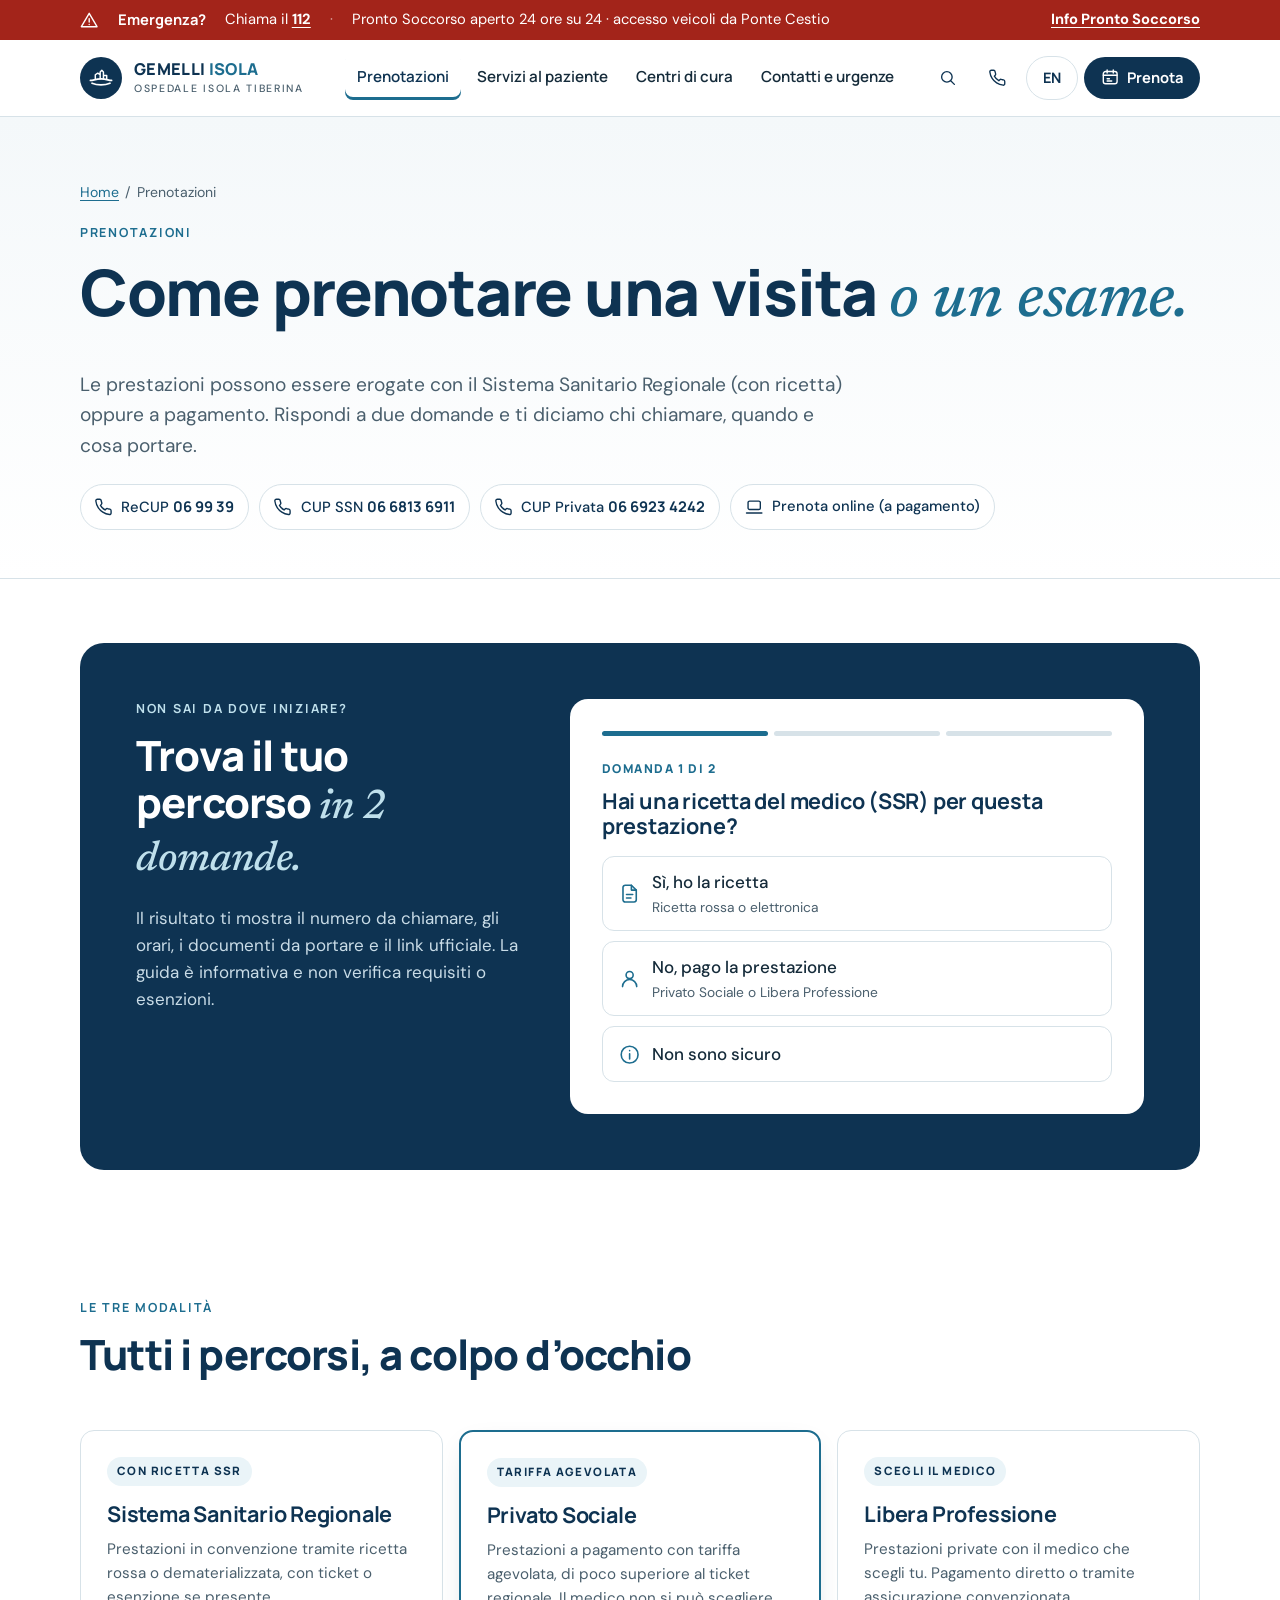
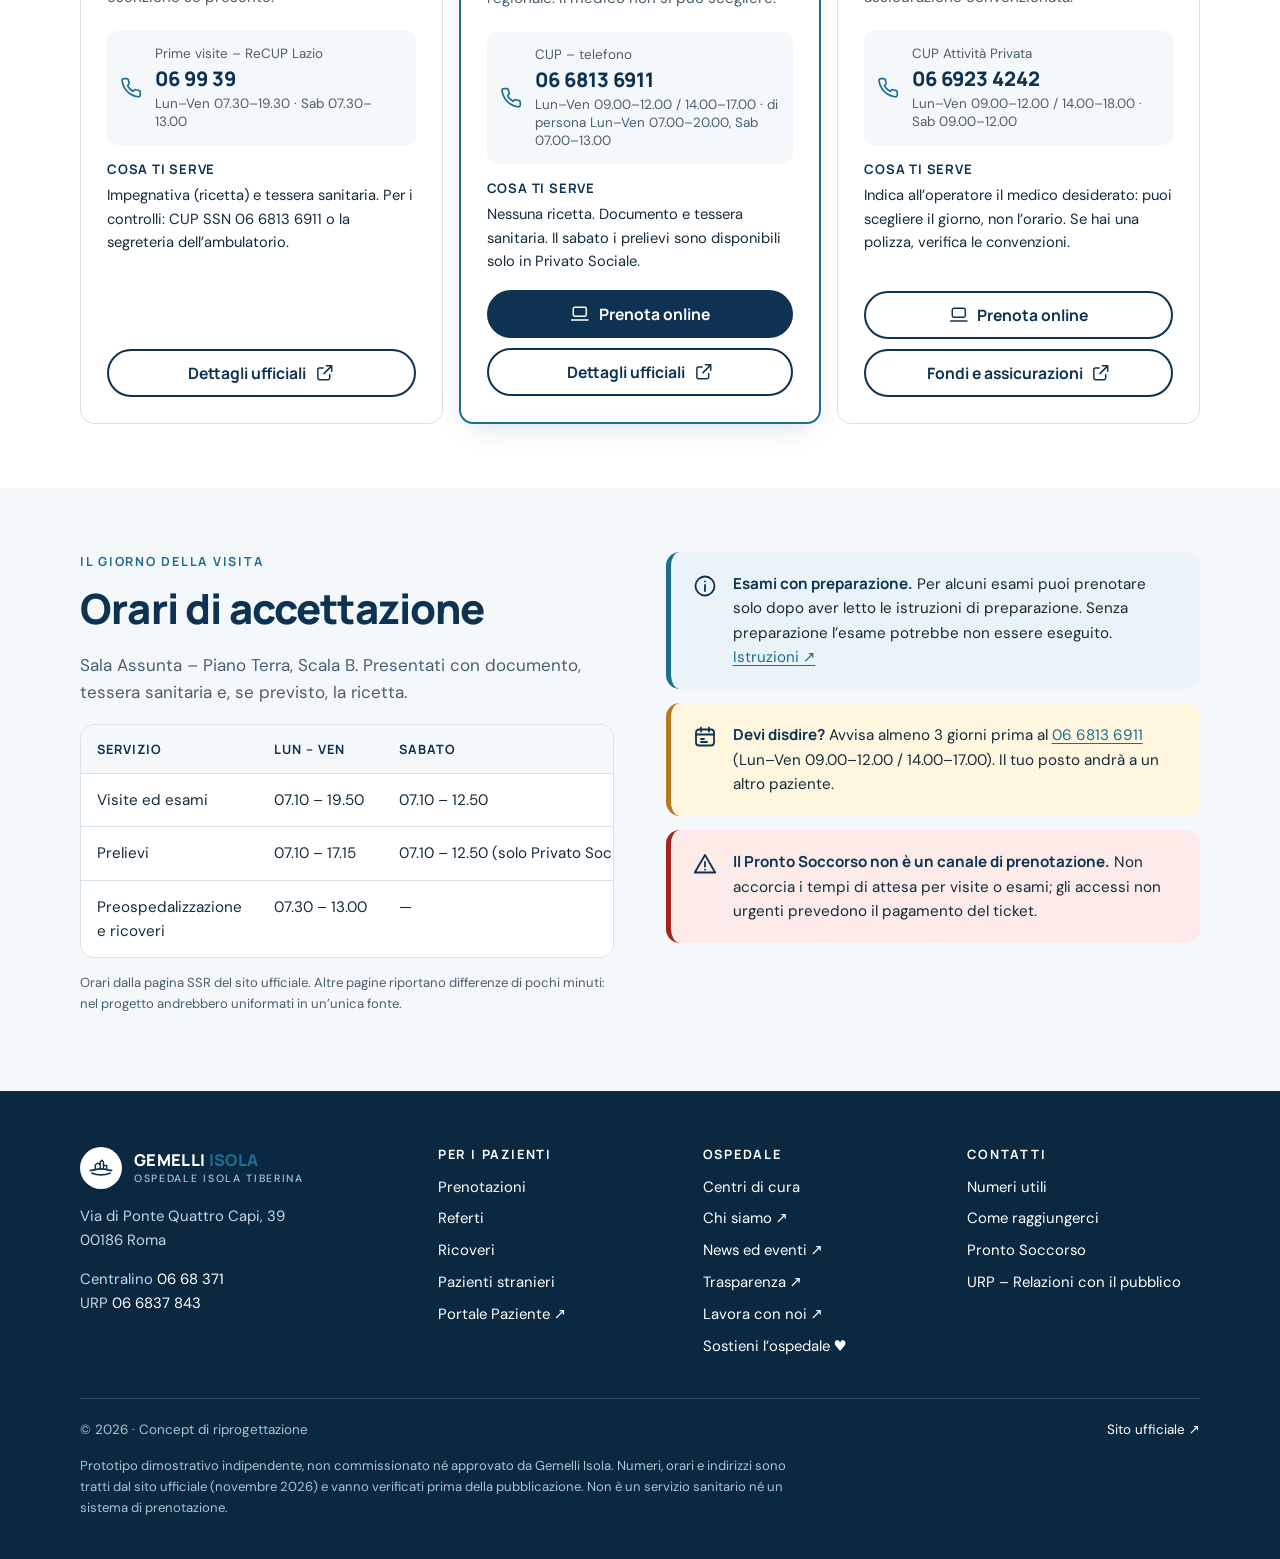
==== commit fc6837ce: "Remove concept notes page; its content now lives in the PDF and video Co-Authored-By: Claude Opus 5." ====
--- a/bookings.html
+++ b/bookings.html
@@ -68,7 +68,7 @@
 </header>
 <div class="mobile-nav" id="mobileNav" data-open="false">
  <div class="mn-head"><a class="brand" href="index.html"><span class="brand-mark"><svg class="icon" aria-hidden="true"><use href="#i-island"/></svg></span><span class="brand-text"><b>GEMELLI <span>ISOLA</span></b><small>OSPEDALE ISOLA TIBERINA</small></span></a><button class="icon-btn" type="button" data-close-menu aria-label="Chiudi menu" data-en-aria-label="Close menu"><svg class="icon" aria-hidden="true"><use href="#i-close"/></svg></button></div>
- <ul><li><a href="bookings.html"><span data-en="Bookings">Prenotazioni</span> <svg class="icon" aria-hidden="true"><use href="#i-arrow"/></svg></a></li><li><a href="patient-services.html"><span data-en="Patient services">Servizi al paziente</span> <svg class="icon" aria-hidden="true"><use href="#i-arrow"/></svg></a></li><li><a href="index.html#centri"><span data-en="Care centres">Centri di cura</span> <svg class="icon" aria-hidden="true"><use href="#i-arrow"/></svg></a></li><li><a href="contacts.html"><span data-en="Contacts &amp; emergencies">Contatti e urgenze</span> <svg class="icon" aria-hidden="true"><use href="#i-arrow"/></svg></a></li><li><a href="concept.html"><span data-en="What this concept changes">Cosa cambia in questo concept</span> <svg class="icon" aria-hidden="true"><use href="#i-arrow"/></svg></a></li></ul>
+ <ul><li><a href="bookings.html"><span data-en="Bookings">Prenotazioni</span> <svg class="icon" aria-hidden="true"><use href="#i-arrow"/></svg></a></li><li><a href="patient-services.html"><span data-en="Patient services">Servizi al paziente</span> <svg class="icon" aria-hidden="true"><use href="#i-arrow"/></svg></a></li><li><a href="index.html#centri"><span data-en="Care centres">Centri di cura</span> <svg class="icon" aria-hidden="true"><use href="#i-arrow"/></svg></a></li><li><a href="contacts.html"><span data-en="Contacts &amp; emergencies">Contatti e urgenze</span> <svg class="icon" aria-hidden="true"><use href="#i-arrow"/></svg></a></li></ul>
  <div class="mn-extra">
   <a class="btn btn-primary btn-block" href="bookings.html"><svg class="icon" aria-hidden="true"><use href="#i-calendar"/></svg><span data-en="Book a visit or test">Prenota una visita o un esame</span></a>
   <a class="btn btn-outline btn-block" href="https://portalepaziente.ospedaleisolatiberina.it/" target="_blank" rel="noopener"><svg class="icon" aria-hidden="true"><use href="#i-user"/></svg><span data-en="Patient Portal">Portale Paziente</span></a>
@@ -200,7 +200,6 @@
      <li><a href="contacts.html#come-arrivare"><span data-en="Getting here">Come raggiungerci</span></a></li>
      <li><a href="contacts.html#pronto-soccorso"><span data-en="Emergency Department">Pronto Soccorso</span></a></li>
      <li><a href="contacts.html#urp"><span data-en="Patient relations office">URP – Relazioni con il pubblico</span></a></li>
-     <li><a href="concept.html"><span data-en="What this concept changes">Cosa cambia in questo concept</span></a></li>
     </ul>
    </div>
   </div>
